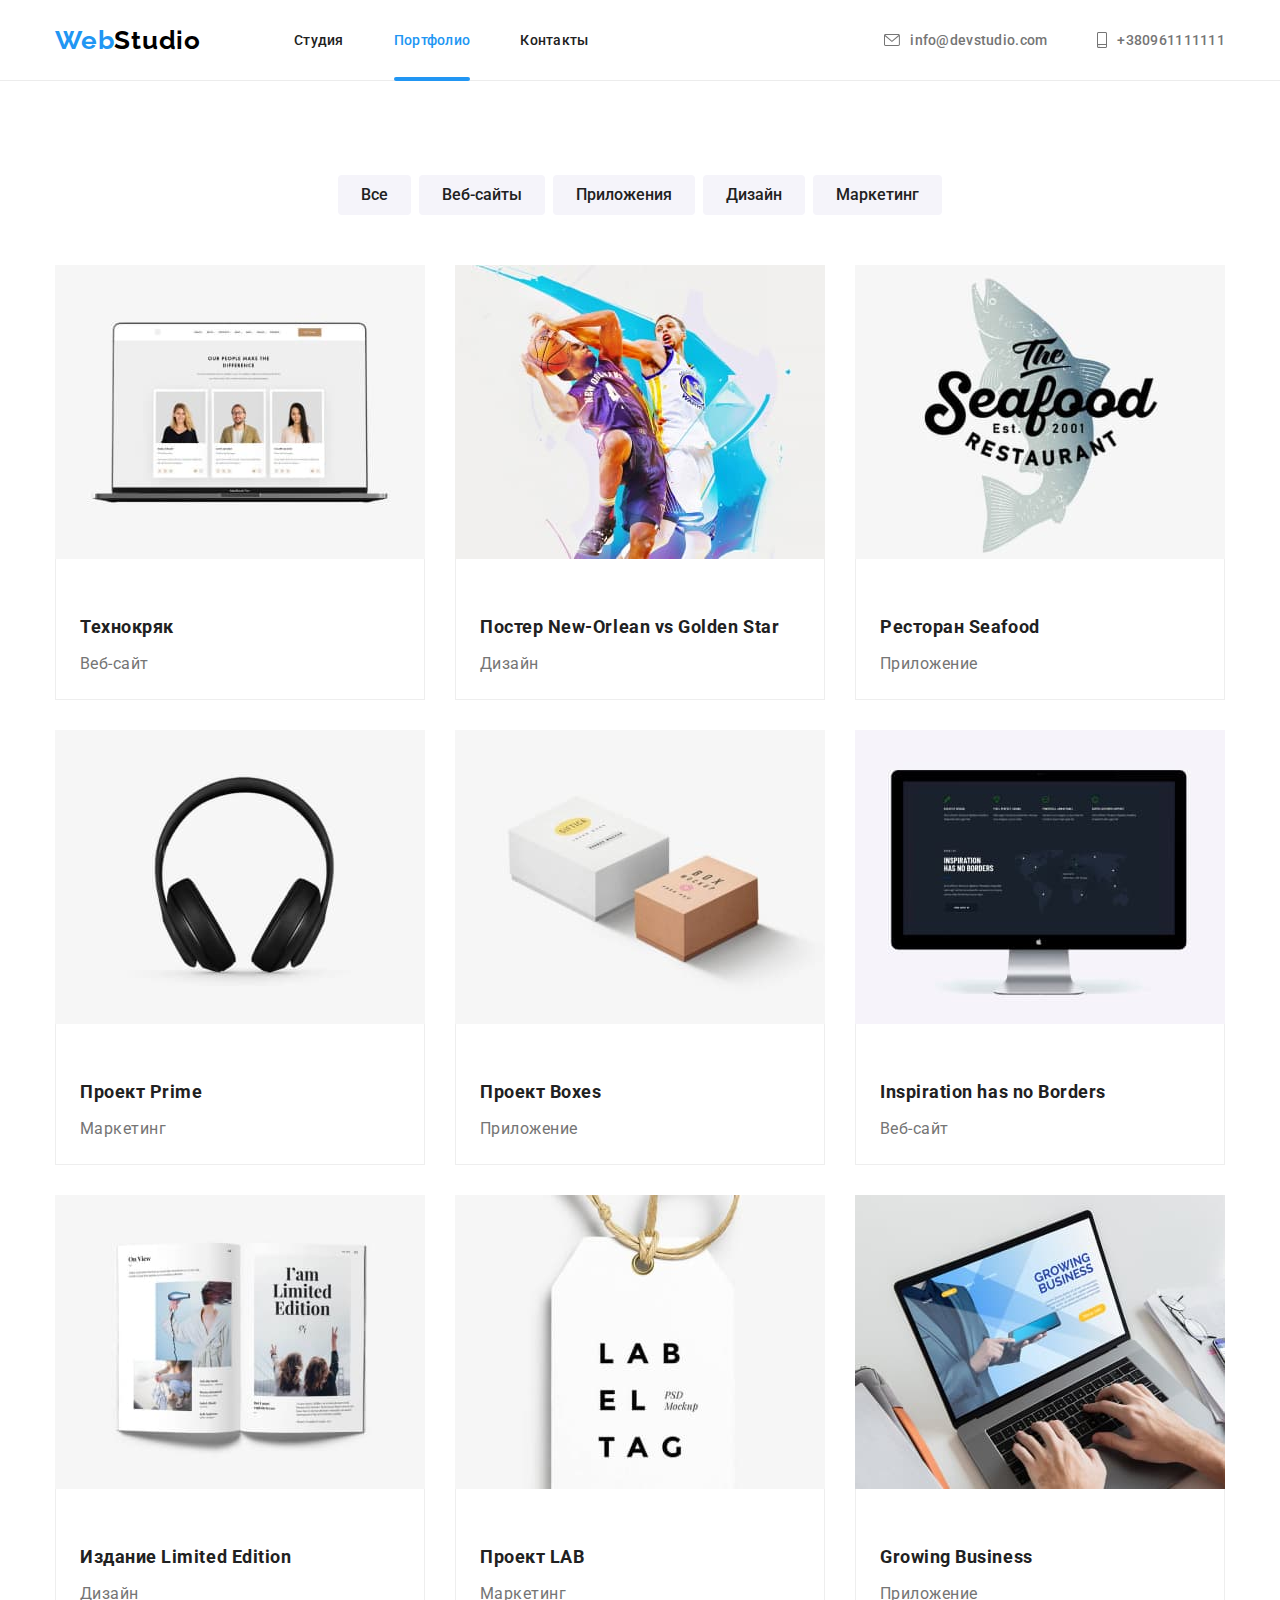
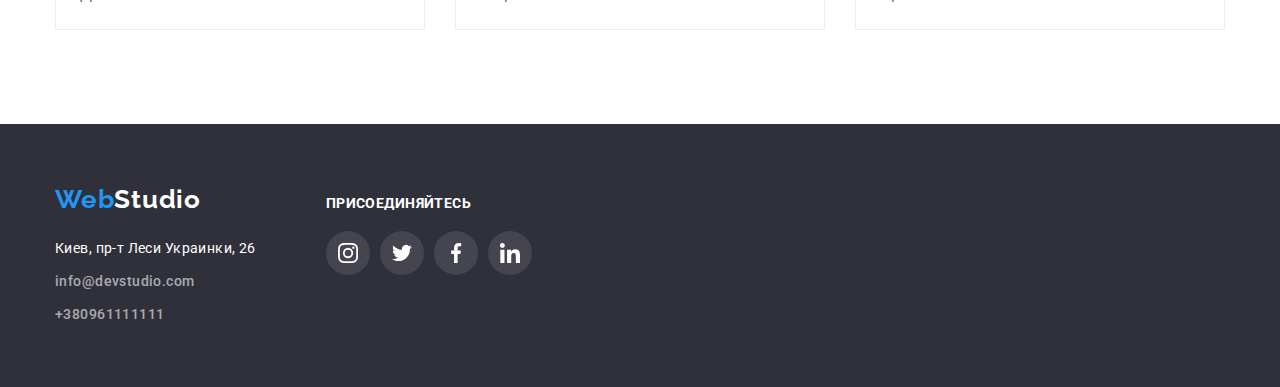
==== portfolio.html @ 007db818 "clone hw5" ====
<!DOCTYPE html>
<html lang="ru">

<head>
    <meta charset="UTF-8">
    <meta name="viewport" content="width=device-width, initial-scale=1.0">
    <title>Студия</title>
    <link href="https://fonts.googleapis.com/css2?family=Raleway:wght@700&family=Roboto:wght@400;500;700;900&display=swap"
        rel="stylesheet">
        <link rel="stylesheet" href="https://cdnjs.cloudflare.com/ajax/libs/modern-normalize/1.0.0/modern-normalize.min.css">
    <link rel="stylesheet" href="./css/styles.css">
</head>

    <header class="header">
        <div class="container">
            <nav class=" nav-main">
                <a href="./index.html" class="web-logo">Web<span class="studio-logo">Studio</span>
                </a>
                <ul class="links">
                    <li class="item"><a href="./index.html" class="nav-link">Студия</a></li>
                    <li class="item"><a href="./portfolio.html" class="current-link">Портфолио</a></li>
                    <li class="item"><a href="" class="nav-link">Контакты</a></li>
                </ul>
            </nav>
    
            <ul class="contacts-nav">
                <li class="item">
                    <a href="mailto:info@devstudio.com" class="contact-link">
                        <svg class="contact-icon" width="16" height="16">
                            <use href="./images/sprite.svg#icon-mail"></use>
                        </svg>
                        info@devstudio.com</a>
                </li>
                <li class="item"><a href="tel:+38(096)1111111" class="contact-link">
                        <svg class="contact-icon" width="10" height="16">
                            <use href="./images/sprite.svg#icon-phone"></use>
                        </svg>
                        +380961111111</a></li>
            </ul>
        </div>
    
    </header>

    <main>

       <section class="portfolio">
           <!-- <h1>Портфолио</h1> потом спрячется -->
        
    <div class="container-portfolio">
                <ul class="filtres">
                    <li class="buttons-filtres"><button type="button" class="button">Все</button></li>
                    <li class="buttons-filtres"><button type="button" class="button">Веб-сайты</button></li>
                    <li class="buttons-filtres"><button type="button" class="button">Приложения</button></li>
                    <li class="buttons-filtres"><button type="button" class="button">Дизайн</button></li>
                    <li class="buttons-filtres"><button type="button" class="button">Маркетинг</button></li>
                </ul>
                              
                <ul class="portfolio-item">
                    <li class="portfolio-element">
                        <a class="portfolio-link" href="#">
                        <div class="box">
                            <img src="./images/веб-сайт.jpg" alt="Веб-сайт" width="370" height="294">
                               <div class="overlay">
                                   <p class="textport">Технокряк это современная площадка распространения коронавируса. Компании используют эту платформу для цифрового шпионажа и атак на защищённые сервера конкурентов.</p></div>
                            </div>
                            <div class="portfolio-name">
                            <h2 class="features-tittle-pf">Технокряк</h2>
                            <p class="text-portfolio">Веб-сайт</p>
                            </div>
                        </a>
                    </li>
                    <li class="portfolio-element">
                        <a class="portfolio-link" href="#">
                            <div class="box"> 
                                <img src="./images/дизайн.jpg" alt="дизайн" width="370" height="294">
                            <div class="overlay">
                                   <p class="textport">Технокряк это современная площадка распространения коронавируса. Компании используют эту платформу для цифрового шпионажа и атак на защищённые сервера конкурентов.</p></div>
                            </div>
                            
                            <div class="portfolio-name">
                            <h2 class="features-tittle-pf">Постер New-Orlean vs Golden Star</h2>
                            <p class="text-portfolio">Дизайн</p>
                            </div>
                        </a>
                    </li>
                    <li class="portfolio-element">
                        <a class="portfolio-link" href="#">
                            <div class="box"> 
                                <img src="./images/приложение.jpg" alt="приложение" width="370" height="294">
                            <div class="overlay">
                                   <p class="textport">Технокряк это современная площадка распространения коронавируса. Компании используют эту платформу для цифрового шпионажа и атак на защищённые сервера конкурентов.</p></div>
                            </div> 
                                   <div class="portfolio-name">
                            <h2 class="features-tittle-pf">Ресторан Seafood</h2>
                            <p class="text-portfolio">Приложение</p>
                            </div>
                        </a>
                    </li>
                    <li class="portfolio-element">
                        <a class="portfolio-link" href="#">
                            <div class="box"> 
                                <img src="./images/маркетинг.jpg" alt="маркетинг" width="370" height="294">
                            <div class="overlay">
                                   <p class="textport">Технокряк это современная площадка распространения коронавируса. Компании используют эту платформу для цифрового шпионажа и атак на защищённые сервера конкурентов.</p></div>
                            </div> 
                                   <div class="portfolio-name">
                            <h2 class="features-tittle-pf">Проект Prime</h2>
                            <p class="text-portfolio">Маркетинг</p>
                            </div>
                        </a>
                    </li>
                    <li class="portfolio-element">
                        <a class="portfolio-link" href="#">
                            <div class="box">
                                <img src="./images/приложение2.jpg" alt="приложение" width="370" height="294">
                            <div class="overlay">
                                   <p class="textport">Технокряк это современная площадка распространения коронавируса. Компании используют эту платформу для цифрового шпионажа и атак на защищённые сервера конкурентов.</p></div>
                            </div> 
                                   <div class="portfolio-name">
                            <h2 class="features-tittle-pf">Проект Boxes</h2>
                            <p class="text-portfolio">Приложение</p>
                            </div>
                        </a>
                    </li>
                    <li class="portfolio-element">
                        <a class="portfolio-link" href="#">
                            <div class="box"> 
                                <img src="./images/вебсайт2.jpg" alt="веб-сайт" width="370" height="294">
                            <div class="overlay">
                                   <p class="textport">Технокряк это современная площадка распространения коронавируса. Компании используют эту платформу для цифрового шпионажа и атак на защищённые сервера конкурентов.</p></div>
                            </div> 
                                   <div class="portfolio-name">
                            <h2 class="features-tittle-pf">Inspiration has no Borders</h2>
                            <p class="text-portfolio">Веб-сайт</p>
                            </div>
                        </a>
                    </li>
                    <li class="portfolio-element">
                        <a class="portfolio-link" href="#">
                            <div class="box">
                                <img src="./images/дизайн2.jpg" alt="дизайн" width="370" height="294">
                            <div class="overlay">
                                   <p class="textport">Технокряк это современная площадка распространения коронавируса. Компании используют эту платформу для цифрового шпионажа и атак на защищённые сервера конкурентов.</p></div>
                            </div> 
                                   <div class="portfolio-name">
                            <h2 class="features-tittle-pf">Издание Limited Edition</h2>
                            <p class="text-portfolio">Дизайн</p>
                            </div>
                        </a>
                    </li>
                    <li class="portfolio-element">
                        <a class="portfolio-link" href="#">
                            
                            <div class="box"> 
                                <img src="./images/маркетинг2.jpg" alt="маркетинг" width="370" height="294">
                            <div class="overlay">
                                   <p class="textport">Технокряк это современная площадка распространения коронавируса. Компании используют эту платформу для цифрового шпионажа и атак на защищённые сервера конкурентов.</p></div>
                            </div>
                                   <div class="portfolio-name">
                            <h2 class="features-tittle-pf">Проект LAB</h2>
                            <p class="text-portfolio">Маркетинг</p>
                            </div>
                        </a>
                    </li>
                    <li class="portfolio-element">
                        <a class="portfolio-link" href="#">
                            <div class="box">
                                <img src="./images/приложени3.jpg" alt="приложение" width="370" height="294">
                            <div class="overlay">
                                   <p class="textport">Технокряк это современная площадка распространения коронавируса. Компании используют эту платформу для цифрового шпионажа и атак на защищённые сервера конкурентов.</p></div>
                            </div>
                                   <div class="portfolio-name">
                            <h2 class="features-tittle-pf">Growing Business</h2>
                            <p class="text-portfolio">Приложение</p>
                            </div>
                        </a>
                    </li>
                
                
                </ul>

    </div>

       </section>

    </main>

    <footer class="footer">
        <div class="container">
            <div class="footer-sect1">
                <a href="./index.html" class="web-logo">Web<span class="studio-footer">Studio</span>
                </a>
                <address class="adress">
                    <p class="footer-adress"> Киев, пр-т Леси Украинки, 26</p>
                    <ul>
                        <li class="adress-features">
                            <a href="mailto:info@devstudio.com" class="contacts-footer">info@devstudio.com</a>
                        </li>
                        <li class="adress-features">
                            <a href="tel:+38(096)1111111" class="contacts-footer">+380961111111</a>
                        </li>
                    </ul>
                </address>
            </div>
    
            <div class="footer-sect2">
                <p class="footer-tittle">Присоединяйтесь</p>
                <ul class="foot-links">
                    <li class="footer-list">
                        <a href="#" class="footer-link">
                            <svg class="footer-icon">
                                <use href="./images/sprite.svg#icon-instagram"></use>
                            </svg>
                        </a>
                    </li>
    
                    <li class="footer-list">
                        <a href="#" class="footer-link">
                            <svg class="footer-icon">
                                <use href="./images/sprite.svg#icon-twitter"></use>
                            </svg>
                        </a>
                    </li>
    
                    <li class="footer-list">
                        <a href="#" class="footer-link">
                            <svg class="footer-icon">
                                <use href="./images/sprite.svg#icon-facebook"></use>
                            </svg>
                        </a>
                    </li>
    
                    <li class="footer-list">
                        <a href="#" class="footer-link">
                            <svg class="footer-icon">
                                <use href="./images/sprite.svg#icon-linkedin"></use>
                            </svg>
                        </a>
                    </li>
                </ul>
    
            </div>
    
        </div>
    </footer>

</body>

</html>
---- css/styles.css ----
:root {
  --primery-text-color: #757575;
  --tittle-text-color: #212121;
  --accent-white-color: #ffffff;
  --backgr-color-botton: #f5f4fa;
  --accent-button-color: #2196f3;
}

*,
*::before,
*::after {
  box-sizing: border-box;
}

img {
  display: block;
  max-width: 100%;
  height: auto;
}

.visually-hidden {
  position: absolute;
  width: 1px;
  height: 1px;
  margin: -1px;
  border: 0;
  padding: 0;
}

ul {
  list-style-type: none;
  padding: 0;
  margin: 0;
}

body {
  background-color: #ffffff;
  color: var(--tittle-text-color);
  font-family: "Roboto", sans-serif;
  letter-spacing: 0.03em;
  font-size: 14px;
  line-height: 1.71;
}

a {
  cursor: pointer;
  text-decoration: none;
}

.button {
  cursor: pointer;
  text-decoration: none;
}

.header {
  border-bottom: 1px solid #ececec;
}

.header .container {
  display: flex;
}

.nav-main {
  display: flex;
  align-items: center;
}

.web-logo {
  color: var(--accent-button-color);
  font-family: Raleway;
  font-weight: 700;
  font-size: 26px;
  line-height: 31px;
  letter-spacing: 0.03em;
}

.studio-logo {
  color: #000000;
  font-family: Raleway;
  font-weight: 700;
  font-size: 26px;
  line-height: 31px;
  letter-spacing: 0.03em;
}

.links {
  display: flex;
  margin-left: 93px;
  align-items: center;
}

.item {
  display: block;
}

.links .item:not(:last-child) {
  margin-right: 50px;
}

.links .nav-link {
  display: block;
  padding-top: 32px;
  padding-bottom: 32px;
  font-weight: 500;
  font-size: 14px;
  line-height: 16px;
  letter-spacing: 0.02em;
  color: var(--tittle-text-color);

  transition: color 250ms cubic-bezier(0.4, 0, 0.2, 1);
}

.links .nav-link:hover,
.links .nav-link:focus {
  color: var(--accent-button-color);
}

.contact-icon {
  margin-right: 10px;
  fill: currentColor;
  padding: 0;
  margin-top: 0;
  margin-bottom: 0;
}

.contacts-nav {
  display: flex;
  align-items: center;
  margin-left: auto;
}

.contacts-nav .item:last-child {
  margin-left: 50px;
}

.contacts-nav .contact-link {
  display: flex;
  padding-top: 32px;
  padding-bottom: 32px;
  font-weight: 500;
  font-size: 14px;
  line-height: 16px;
  letter-spacing: 0.02em;
  color: var(--primery-text-color);
  transition: color 250ms cubic-bezier(0.4, 0, 0.2, 1);
}

.contacts-nav .contact-link:hover,
.contacts-nav .contact-link:focus {
  color: var(--accent-button-color);
}

.section-hero {
  background-color: #c4c4c4;
  color: var(--accent-white-color);
  max-width: 1600px;
  margin-right: auto;
  margin-left: auto;
  background-image: linear-gradient(to right, #2f303a66, #2f303a66),
    url(../images/Img-hero.jpg);
  background-position: center;
  background-size: cover;
}

.section-hero .container {
  padding-top: 200px;
  padding-bottom: 200px;
}

.container {
  width: 1200px;
  align-items: center;
  padding-left: 15px;
  padding-right: 15px;
  margin-left: auto;
  margin-right: auto;
  /* outline: 2px solid red; */
}

.hero-container {
  width: 696px;
  margin-right: auto;
  margin-left: auto;
  text-align: center;
}

.hero-tittle {
  margin-top: 0;
  margin-bottom: 30px;
  font-weight: 900;
  font-size: 44px;
  line-height: 60px;
  letter-spacing: 0.06em;
  text-transform: uppercase;
  text-align: center;
  color: #ffffff;
}

.features-tittle {
  margin-top: 0;
  margin-bottom: 0px;
  font-weight: 700;
  font-size: 14px;
  line-height: 2;
  text-transform: uppercase;
  letter-spacing: 0.03em;
  color: var(--tittle-text-color);
}

.text {
  margin-top: 10px;
  margin-bottom: 0;
  font-weight: normal;
  font-size: 14px;
  line-height: 24px;
  letter-spacing: 0.03em;
  color: var(--primery-text-color);
}

.button {
  display: inline-block;
  padding: 6px 22px;
  border-radius: 4px;
  font-weight: 500;
  font-size: 16px;
  line-height: 1.62;
  text-align: center;
  border: 1px solid transparent;
  color: var(--tittle-text-color);
  background-color: var(--backgr-color-botton);
  transition: background-color 250ms cubic-bezier(0.4, 0, 0.2, 1),
    color 250ms cubic-bezier(0.4, 0, 0.2, 1),
    box-shadow 250ms cubic-bezier(0.4, 0, 0.2, 1);
}

.current-link {
  position: relative;
  display: block;
  color: var(--accent-button-color);
  padding-top: 32px;
  padding-bottom: 32px;
  font-weight: 500;
  font-size: 14px;
  line-height: 16px;
  letter-spacing: 0.02em;
}

.current-link::after {
  content: "";
  display: block;
  position: absolute;
  bottom: -1px;
  left: 0;
  width: 100%;
  height: 4px;
  border-radius: 2px;
  background-color: var(--accent-button-color);
}

.button:hover,
.button:focus {
  background-color: var(--accent-button-color);
  color: #ffffff;
  box-shadow: 0px 3px 1px rgba(0, 0, 0, 0.1), 0px 1px 2px rgba(0, 0, 0, 0.08),
    0px 2px 2px rgba(0, 0, 0, 0.12);
  border-radius: 4px;
}

.button-primary {
  display: inline-block;
  padding: 10px 32px;
  border: 1px solid var(--accent-button-color);
  border-radius: 4px;
  min-width: 200px;
  background-color: var(--accent-button-color);
  color: var(--accent-white-color);
  font-weight: 700;
  font-size: 16px;
  line-height: 1.87;
  letter-spacing: 0.06em;
}

.team-section {
  background-color: var(--backgr-color-botton);
}

.text-team {
  margin-top: 10px;
  margin-bottom: 0;
  font-weight: normal;
  font-size: 16px;
  line-height: 1.18;
  letter-spacing: 0.03em;
  color: var(--primery-text-color);
}

.tittles {
  margin-top: 0;
  margin-bottom: 50px;
  font-weight: 700;
  font-size: 36px;
  line-height: 42px;
  text-align: center;
  letter-spacing: 0.03em;
  color: var(--tittle-text-color);
}

.footer {
  background-color: #2f303a;
  padding-top: 60px;
  padding-bottom: 60px;
}

.studio-footer {
  font-family: Raleway, sans-serif;
  font-weight: 700;
  font-size: 26px;
  line-height: 31px;
  letter-spacing: 0.03em;
  color: var(--accent-white-color);
  transition: color 250ms cubic-bezier(0.4, 0, 0.2, 1);
}

.contacts-footer:hover,
.contacts-footer:focus {
  color: var(--accent-button-color);
}

.footer-adress {
  margin-top: 20px;
  margin-bottom: 0;
  font-style: normal;
  font-weight: 400;
  font-size: 14px;
  line-height: 24px;
  letter-spacing: 0.03em;
  color: var(--accent-white-color);
}
.adress-features {
  margin-top: 9px;
}

.contacts-footer {
  font-style: normal;
  font-weight: 500;
  font-size: 14px;
  line-height: 24px;
  letter-spacing: 0.03em;
  color: rgba(255, 255, 255, 0.6);
}

.features-portfolio {
  margin-top: 0;
  margin-bottom: 0;
  font-weight: 700;
  font-size: 18px;
  line-height: 2;
  letter-spacing: 0.06em;
  color: var(--tittle-text-color);
}
.text-portfolio {
  margin-top: 4px;
  margin-bottom: 0;
  font-weight: normal;
  font-size: 16px;
  line-height: 1.87;
  letter-spacing: 0.03em;
  color: var(--primery-text-color);
}

.business-section .container {
  padding-top: 0;
  padding-bottom: 94px;
}

.section-features .container {
  padding-top: 94px;
  padding-bottom: 94px;
}

.items:not(:last-child) {
  margin-right: 30px;
}

.items {
  width: calc((100% - 3 * 30px) / 4);
}

.items::before {
  display: block;
  content: "";
  height: 120px;
  background-size: 70 px, 70px;
  background-repeat: no-repeat;
  background-position: center;
  background-color: var(--backgr-color-botton);
  border-radius: 4px;
}

.antenna::before {
  background-image: url(../images/antenna\ 1.svg);
}

.clock::before {
  background-image: url(../images/clock\ 1.svg);
}

.diagram::before {
  background-image: url(../images/Vector.svg);
}

.astronaut::before {
  background-image: url(../images/astronaut\ 1.svg);
}

.team-section .container {
  padding-top: 94px;
  padding-bottom: 94px;
}

.features-list {
  display: flex;
  flex-wrap: wrap;
}

.business-list {
  display: flex;
  flex-wrap: wrap;
}

.b-item {
  position: relative;
}

.business-tittle {
  position: absolute;
  bottom: 0;
  left: 0;
  display: flex;
  align-items: center;
  width: 100%;
  height: 70px;
  background-color: rgba(47, 48, 58, 0.8);
  /* outline: 2px solid red; */
}

.business-text {
  margin: 0;
  margin-left: auto;
  margin-right: auto;
  font-weight: bold;
  font-size: 14px;
  line-height: 16px;
  text-align: center;
  letter-spacing: 0.03em;
  text-transform: uppercase;

  color: #ffffff;
}

.b-item:not(:last-child) {
  margin-right: 30px;
  display: list-item;
}

.team-list {
  display: flex;
  /* outline: 2px solid red; */
}

.team-item {
  width: 270px;
  box-shadow: 0px 1px 3px rgba(0, 0, 0, 0.12), 0px 1px 1px rgba(0, 0, 0, 0.14),
    0px 2px 1px rgba(0, 0, 0, 0.2);
  border-radius: 0px 0px 4px 4px;
}

.team-item:not(:last-child) {
  margin-right: 30px;
  padding-bottom: 0;
}

.team-names {
  padding-top: 30px;
  padding-bottom: 30px;
  padding-right: 30px;
  padding-left: 30px;
  text-align: center;
  background-color: var(--accent-white-color);

  /* outline: 2px solid red; */
}

.team-social {
  margin-top: 16px;
  display: flex;
  align-items: center;
  padding: 0;
  /* outline: solid blue; */
}

.icon-link {
  /* outline: solid red; */

  display: flex;
  justify-content: center;
  align-items: center;
  height: 44px;
  width: 44px;
  line-height: 0px;
  border-radius: 50%;
  fill: var(--social-icon-link);
}

.team-links {
  height: 44px;
  width: 44px;
  line-height: 0px;
  border-radius: 50%;
  fill: #afb1b8;
  transition: background-color 250ms cubic-bezier(0.4, 0, 0.2, 1),
    fill 250ms cubic-bezier(0.4, 0, 0.2, 1);
}

.team-links:not(:last-child) {
  margin-right: 10px;
}

.social-icon {
  /* fill: #afb1b8; */
  width: 20px;
  height: 20px;
}

.icon-link:hover,
.icon-link:focus {
  background-color: var(--accent-button-color);
  fill: white;
}

.clients {
  padding-top: 94px;
  padding-bottom: 94px;
}

.clients-tittle {
  font-weight: bold;
  font-size: 36px;
  line-height: 42px;
  text-align: center;
  margin-top: 0;
  margin-bottom: 0;
}
.clients-list {
  display: flex;
  justify-content: center;
  margin-top: 50px;
}

.client-link {
  width: 100%;
  height: 100%;
  display: flex;
  justify-content: center;
  align-items: center;
  border: 1px solid #afb1b8;
  border-radius: 4px;
  fill: #afb1b8;
  transition: border-color 250ms cubic-bezier(0.4, 0, 0.2, 1),
    fill 250ms cubic-bezier(0.4, 0, 0.2, 1);
}

.clients-list .client-link:focus,
.clients-list .client-link:hover {
  border-color: var(--accent-button-color);
  fill: var(--accent-button-color);
}

.clients-item:not(:last-child) {
  margin-right: 30px;
}

.clients-item {
  width: 170px;
  height: 90px;
}

.social-icon .adress {
  display: flex;
  flex-direction: column;
}

.filtres {
  margin-bottom: 50px;
  display: flex;
  flex-direction: row;
  justify-content: center;
}

.portfolio {
  padding-top: 94px;
  padding-bottom: 94px;
}

.container-portfolio {
  width: 1200px;
  align-items: center;
  padding-left: 15px;
  padding-right: 15px;
  margin-left: auto;
  margin-right: auto;
  /* outline: 2px solid red; */
}

.buttons-filtres:not(:last-child) {
  margin-right: 8px;
}

.portfolio-item {
  display: flex;
  flex-wrap: wrap;
}

.portfolio-element {
  width: calc((100% - 60px) / 3);
  margin-right: 30px;
}

.portfolio-element:nth-child(3n) {
  margin-right: 0;
}

.portfolio-element:not(:nth-last-child(-n + 3)) {
  margin-bottom: 30px;
}

.portfolio-link {
  display: block;
}
.portfolio-link:hover,
.portfolio-link:focus {
  box-sizing: border-box;
  box-shadow: 0px 1px 1px rgba(0, 0, 0, 0.12), 0px 4px 4px rgba(0, 0, 0, 0.06),
    1px 4px 6px rgba(0, 0, 0, 0.16);
}

.portfolio-name {
  padding-top: 20px;
  padding-bottom: 20px;
  padding-right: 24px;
  padding-left: 24px;
  border: 1px solid #eeeeee;
  border-top: none;
}

.features-tittle-pf {
  margin-top: 30px;
  margin-bottom: 0px;
  font-weight: 700;
  font-size: 18px;
  line-height: 2;
  letter-spacing: 0.03em;
  color: var(--tittle-text-color);
}

.footer-sect2 {
  margin-left: 70px;
}

.footer-tittle {
  margin-top: 0px;
  margin-bottom: 20px;
  font-style: normal;
  font-weight: bold;
  font-size: 14px;
  line-height: 16px;
  text-transform: uppercase;
  color: var(--accent-white-color);
}

.footer .container {
  align-items: baseline;
  display: flex;
}

.foot-links {
  display: flex;
  margin: 0;
  padding: 0;
}

.footer-list {
  border-radius: 50%;
  transition: background-color 250ms cubic-bezier(0.4, 0, 0.2, 1),
    fill 250ms cubic-bezier(0.4, 0, 0.2, 1);
}

.footer-list:not(:last-child) {
  margin-right: 10px;
}

.footer-link {
  display: flex;
  justify-content: center;
  align-items: center;
  height: 44px;
  width: 44px;
  line-height: 0px;
  border-radius: 50%;
  fill: var(--accent-white-color);
  background-color: #ffffff1a;
}

.footer-icon {
  height: 20px;
  width: 20px;
}

.footer-link:hover,
.footer-link:focus {
  background-color: var(--accent-button-color);
  fill: var(--accent-white-color);
}

.box {
  position: relative;
  overflow: hidden;
}

.overlay {
  position: absolute;
  top: 0;
  left: 0;
  width: 100%;
  height: 100%;
  background: rgba(33, 150, 243, 0.9);
  transform: translateY(101%);
  transition: transform 250ms cubic-bezier(0.4, 0, 0.2, 1);
}

.portfolio-link:hover .overlay,
.portfolio-link:focus .overlay {
  transform: translateY(0);
}

.textport {
  margin: 0;
  padding: 63px 24px;
  font-size: 18px;
  line-height: 28px;

  color: #ffffff;
}

.backdrop {
  position: fixed;
  top: 0;
  left: 0;
  width: 100%;
  height: 100%;
  background: rgba(0, 0, 0, 0.2);
  border: 1px solid #000000;
  box-sizing: border-box;
  box-shadow: 0px 4px 4px rgba(0, 0, 0, 0.25);
}

.modal {
  position: absolute;
  top: 50%;
  left: 50%;
  min-width: 528px;
  min-height: 581px;
  transform: translate(-50%, -50%);
  background-color: white;
}

.backdrop.is-hidden {
  opacity: 0;
  pointer-events: none;
}

.button-close {
  display: flex;
  align-items: center;
  justify-content: center;
  position: absolute;
  padding: 0;
  top: 8px;
  right: 8px;
  width: 30px;
  height: 30px;

  background: #ffffff;
  border: 1px solid rgba(0, 0, 0, 0.1);
  border-radius: 50%;
}

.close-button {
  position: absolute;
  padding: 0;

  fill: black;
}
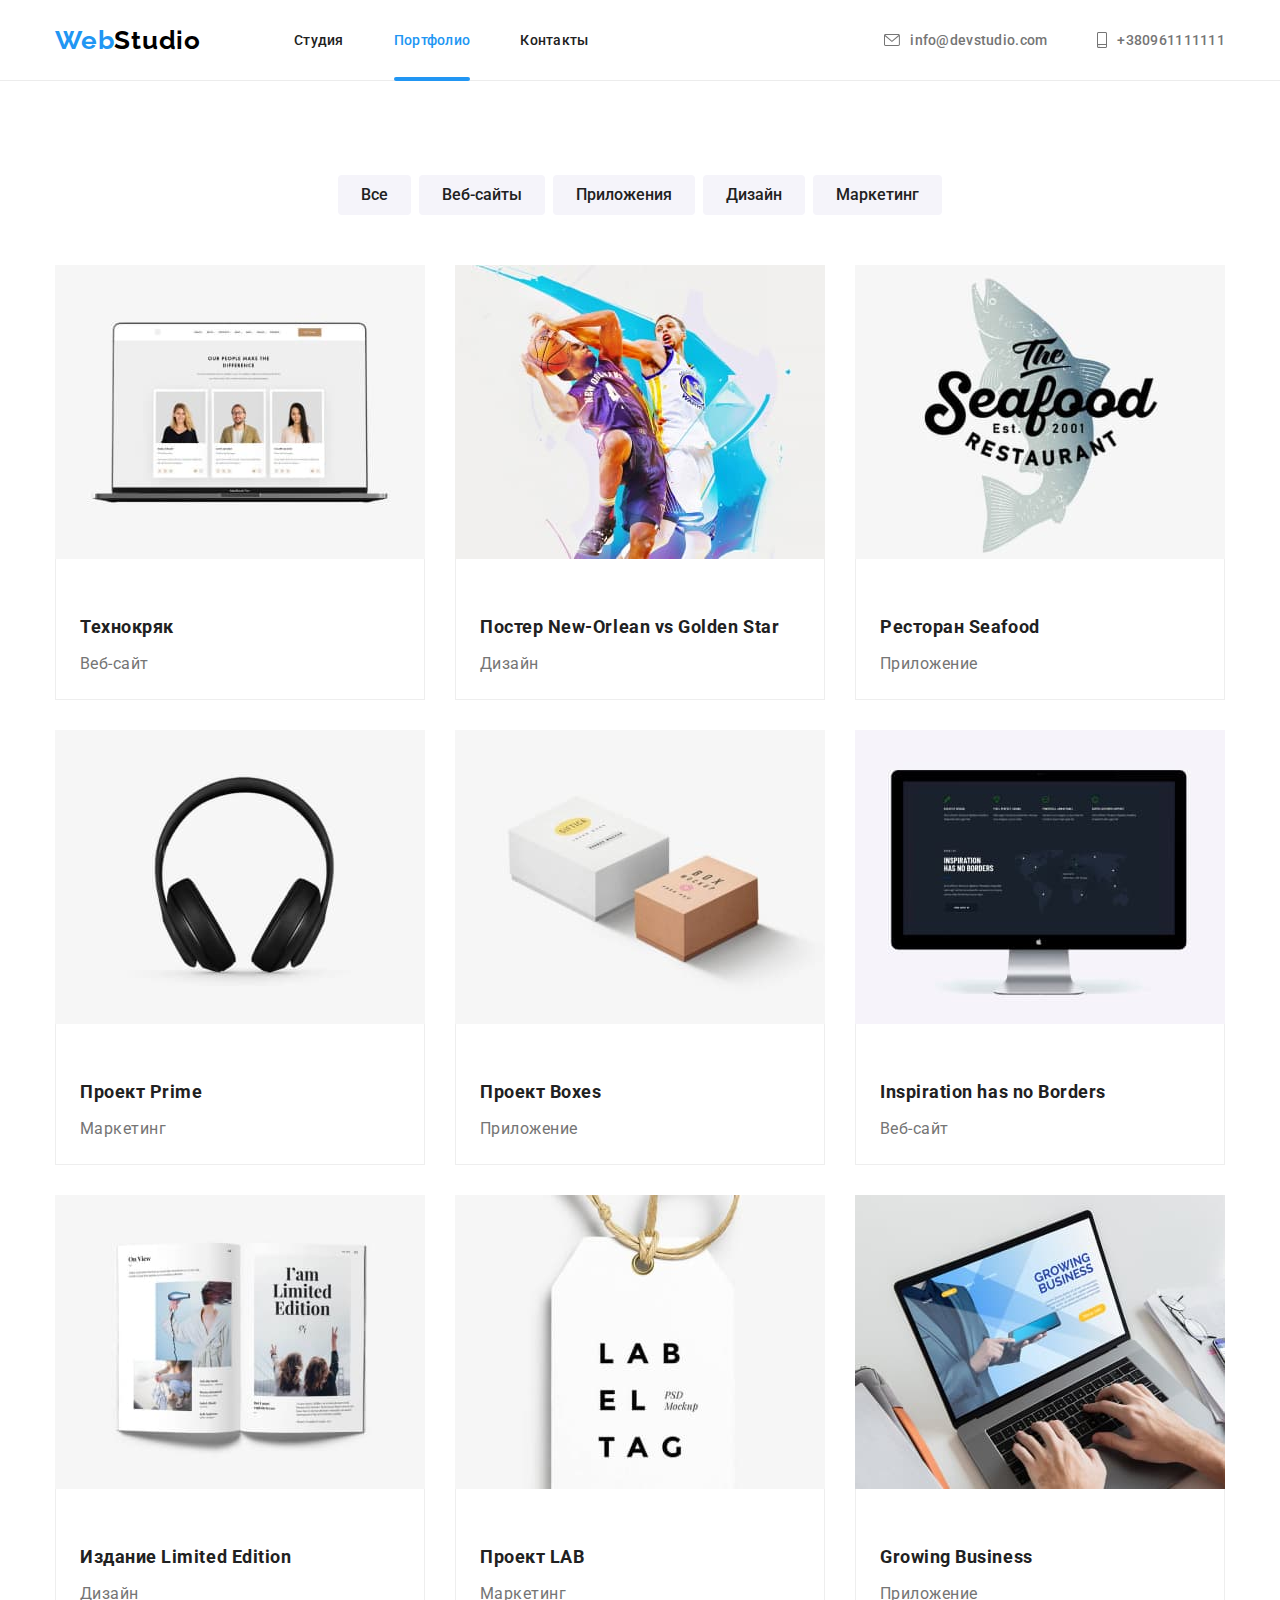
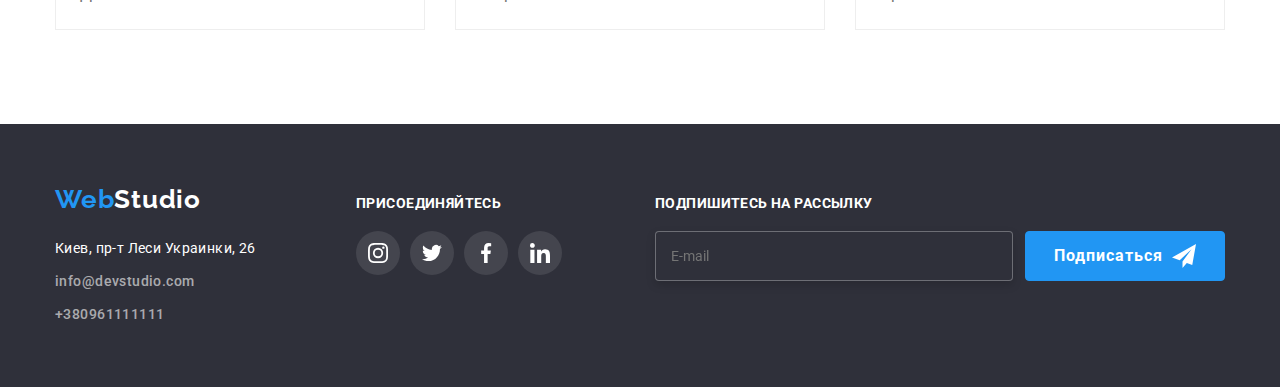
==== commit 79df022f: "hw 6" ====
--- a/portfolio.html
+++ b/portfolio.html
@@ -186,61 +186,80 @@
     </main>
 
     <footer class="footer">
-        <div class="container">
-            <div class="footer-sect1">
-                <a href="./index.html" class="web-logo">Web<span class="studio-footer">Studio</span>
-                </a>
-                <address class="adress">
-                    <p class="footer-adress"> Киев, пр-т Леси Украинки, 26</p>
-                    <ul>
-                        <li class="adress-features">
-                            <a href="mailto:info@devstudio.com" class="contacts-footer">info@devstudio.com</a>
-                        </li>
-                        <li class="adress-features">
-                            <a href="tel:+38(096)1111111" class="contacts-footer">+380961111111</a>
-                        </li>
-                    </ul>
-                </address>
-            </div>
-    
-            <div class="footer-sect2">
-                <p class="footer-tittle">Присоединяйтесь</p>
-                <ul class="foot-links">
-                    <li class="footer-list">
-                        <a href="#" class="footer-link">
-                            <svg class="footer-icon">
-                                <use href="./images/sprite.svg#icon-instagram"></use>
-                            </svg>
-                        </a>
-                    </li>
-    
-                    <li class="footer-list">
-                        <a href="#" class="footer-link">
-                            <svg class="footer-icon">
-                                <use href="./images/sprite.svg#icon-twitter"></use>
-                            </svg>
-                        </a>
-                    </li>
-    
-                    <li class="footer-list">
-                        <a href="#" class="footer-link">
-                            <svg class="footer-icon">
-                                <use href="./images/sprite.svg#icon-facebook"></use>
-                            </svg>
-                        </a>
-                    </li>
-    
-                    <li class="footer-list">
-                        <a href="#" class="footer-link">
-                            <svg class="footer-icon">
-                                <use href="./images/sprite.svg#icon-linkedin"></use>
-                            </svg>
-                        </a>
-                    </li>
-                </ul>
-    
-            </div>
-    
+      <div class="container">
+        <div class="footer-sect1">
+          <a href="./index.html" class="web-logo"
+            >Web<span class="studio-footer">Studio</span>
+          </a>
+          <address class="adress">
+            <p class="footer-adress">Киев, пр-т Леси Украинки, 26</p>
+            <ul>
+              <li class="adress-features">
+                <a href="mailto:info@devstudio.com" class="contacts-footer"
+                  >info@devstudio.com</a
+                >
+              </li>
+              <li class="adress-features">
+                <a href="tel:+38(096)1111111" class="contacts-footer"
+                  >+380961111111</a
+                >
+              </li>
+            </ul>
+          </address>
+        </div>
+
+        <div class="footer-options">
+        <div class="footer-sect2">
+          <p class="footer-tittle">Присоединяйтесь</p>
+          <ul class="foot-links">
+            <li class="footer-list">
+              <a href="#" class="footer-link">
+                <svg class="footer-icon">
+                  <use href="./images/sprite.svg#icon-instagram"></use>
+                </svg>
+              </a>
+            </li>
+
+            <li class="footer-list">
+              <a href="#" class="footer-link">
+                <svg class="footer-icon">
+                  <use href="./images/sprite.svg#icon-twitter"></use>
+                </svg>
+              </a>
+            </li>
+
+            <li class="footer-list">
+              <a href="#" class="footer-link">
+                <svg class="footer-icon">
+                  <use href="./images/sprite.svg#icon-facebook"></use>
+                </svg>
+              </a>
+            </li>
+
+            <li class="footer-list">
+              <a href="#" class="footer-link">
+                <svg class="footer-icon">
+                  <use href="./images/sprite.svg#icon-linkedin"></use>
+                </svg>
+              </a>
+            </li>
+          </ul>
+        </div>
+      
+
+      
+        <form class="footer-subscribe">
+          <label class="footer-label" for="mail">
+              <b class="subscribe">Подпишитесь на рассылку</b>
+              <input type="email" name="mail" id="mail" placeholder="E-mail">   
+          </label>
+          <button class="button-primary" type="submit">
+            Подписаться
+            <svg width="24px" height="24px">
+              <use href="./images/sprite.svg#icon-send"></use>
+            </svg>          
+          </button>
+        </form>
         </div>
     </footer>
 
--- a/css/styles.css
+++ b/css/styles.css
@@ -197,8 +197,8 @@
 }
 
 .features-tittle {
-  margin-top: 0;
-  margin-bottom: 0px;
+  margin-top: 30px;
+  margin-bottom: 0;
   font-weight: 700;
   font-size: 14px;
   line-height: 2;
@@ -278,6 +278,8 @@
   font-size: 16px;
   line-height: 1.87;
   letter-spacing: 0.06em;
+
+  fill: white;
 }
 
 .team-section {
@@ -309,6 +311,11 @@
   background-color: #2f303a;
   padding-top: 60px;
   padding-bottom: 60px;
+}
+
+.footer .container {
+  display: flex;
+  justify-content: space-between;
 }
 
 .studio-footer {
@@ -510,6 +517,9 @@
   line-height: 0px;
   border-radius: 50%;
   fill: var(--social-icon-link);
+
+  transition: background-color 250ms cubic-bezier(0.4, 0, 0.2, 1),
+    fill 250ms cubic-bezier(0.4, 0, 0.2, 1);
 }
 
 .team-links {
@@ -663,10 +673,6 @@
   color: var(--tittle-text-color);
 }
 
-.footer-sect2 {
-  margin-left: 70px;
-}
-
 .footer-tittle {
   margin-top: 0px;
   margin-bottom: 20px;
@@ -709,6 +715,9 @@
   border-radius: 50%;
   fill: var(--accent-white-color);
   background-color: #ffffff1a;
+
+  transition: background-color 250ms cubic-bezier(0.4, 0, 0.2, 1),
+    fill 250ms cubic-bezier(0.4, 0, 0.2, 1);
 }
 
 .footer-icon {
@@ -720,6 +729,43 @@
 .footer-link:focus {
   background-color: var(--accent-button-color);
   fill: var(--accent-white-color);
+}
+
+.footer-options {
+  display: flex;
+}
+
+.footer-subscribe {
+  display: flex;
+  margin-left: 93px;
+  justify-content: space-between;
+}
+
+.footer-subscribe .button-primary {
+  width: 200px;
+  height: 50px;
+  padding: 10px 28px;
+  display: flex;
+  align-items: center;
+  justify-content: space-between;
+  align-self: flex-end;
+}
+
+.subscribe {
+  margin-bottom: 20px;
+  font-weight: bold;
+  font-size: 14px;
+  line-height: 16px;
+  letter-spacing: 0.03em;
+  text-transform: uppercase;
+  color: white;
+}
+
+.footer-label {
+  display: flex;
+  flex-direction: column;
+  justify-content: space-between;
+  margin-right: 12px;
 }
 
 .box {
@@ -801,3 +847,166 @@
 
   fill: black;
 }
+
+.contact-form {
+  padding: 40px;
+  margin: 0;
+}
+
+.form-field {
+  position: relative;
+  margin-bottom: 12px;
+  display: flex;
+  flex-direction: column;
+}
+
+.form-field input::placeholder {
+  color: rgba(117, 117, 117, 0.5);
+}
+
+.form-field label {
+  margin-bottom: 4px;
+  font-size: 12px;
+  line-height: 14px;
+  letter-spacing: 0.01em;
+  color: #757575;
+}
+
+.form-field input {
+  margin: 0;
+  padding-top: 11px;
+  padding-bottom: 11px;
+  padding-right: 12px;
+  padding-left: 42px;
+  border: 1px solid rgba(33, 33, 33, 0.2);
+  box-sizing: border-box;
+  border-radius: 4px;
+}
+
+.comment {
+  padding: 12px 16px;
+  resize: none;
+  border-color: rgba(33, 33, 33, 0.2);
+}
+
+.form-tittle {
+  display: block;
+  margin-bottom: 12px;
+  font-weight: bold;
+  font-size: 20px;
+  line-height: 23px;
+  text-align: center;
+  letter-spacing: 0.03em;
+  color: var (--tittle-text-color);
+}
+
+.topic-option input[type="checkbox"] {
+  width: 16px;
+  height: 15px;
+}
+
+.topic-option {
+  position: relative;
+  display: flex;
+  align-items: center;
+  justify-content: center;
+  margin-top: 20px;
+  padding-left: 20px;
+
+  font-size: 14px;
+  line-height: 24px;
+  letter-spacing: 0.03em;
+  color: #757575;
+}
+
+.form-icon {
+  position: absolute;
+  width: 18px;
+  height: 18px;
+  top: 50%;
+  left: 0;
+  transform: translateX(50%);
+  fill: black;
+
+  transition: fill 250ms cubic-bezier(0.4, 0, 0.2, 1);
+}
+
+.form-field:focus-within > .form-icon {
+  fill: var(--accent-button-color);
+}
+
+.form-field:focus-within > input {
+  outline: none;
+  border: 1px solid #2196f3;
+  box-sizing: border-box;
+  border-radius: 4px;
+}
+
+.form-field:focus-within > textarea {
+  outline: none;
+  border: 1px solid #2196f3;
+  box-sizing: border-box;
+  border-radius: 4px;
+}
+
+.checkbox {
+  position: absolute !important;
+  clip: rect(1px, 1px, 1px, 1px);
+
+  padding: 0 !important;
+  border: 0 !important;
+  height: 1px !important;
+  width: 1px !important;
+  overflow: hidden;
+}
+
+.icon-checkbox {
+  position: absolute;
+  display: inline-block;
+  width: 16px;
+  height: 15px;
+  left: 10px;
+  top: 20%;
+
+  background-color: white;
+  border: 2px solid black;
+  border-radius: 1px;
+}
+
+.checkbox:focus + .icon-checkbox {
+  outline: 1px solid var(--accent-button-color);
+}
+
+.checkbox:checked + .icon-checkbox {
+  background-color: var(--accent-button-color);
+  border-color: var(--accent-button-color);
+  background-image: url("../images/icon-check.svg");
+  background-size: contain;
+  background-origin: border-box;
+}
+
+.link-checkbox {
+  color: var(--accent-button-color);
+  margin-left: 5px;
+}
+
+.contact-form .button-primary {
+  position: absolute;
+  left: 160px;
+  bottom: 40px;
+}
+
+.footer-subscribe input {
+  padding-top: 15px;
+  padding-bottom: 15px;
+  padding-left: 15px;
+  padding-right: 15px;
+  min-width: 358px;
+  min-height: 50px;
+
+  background-color: #2f303a;
+  border: 1px solid rgba(255, 255, 255, 0.3);
+  box-sizing: border-box;
+  filter: drop-shadow(0px 4px 4px rgba(0, 0, 0, 0.15));
+  border-radius: 4px;
+}
